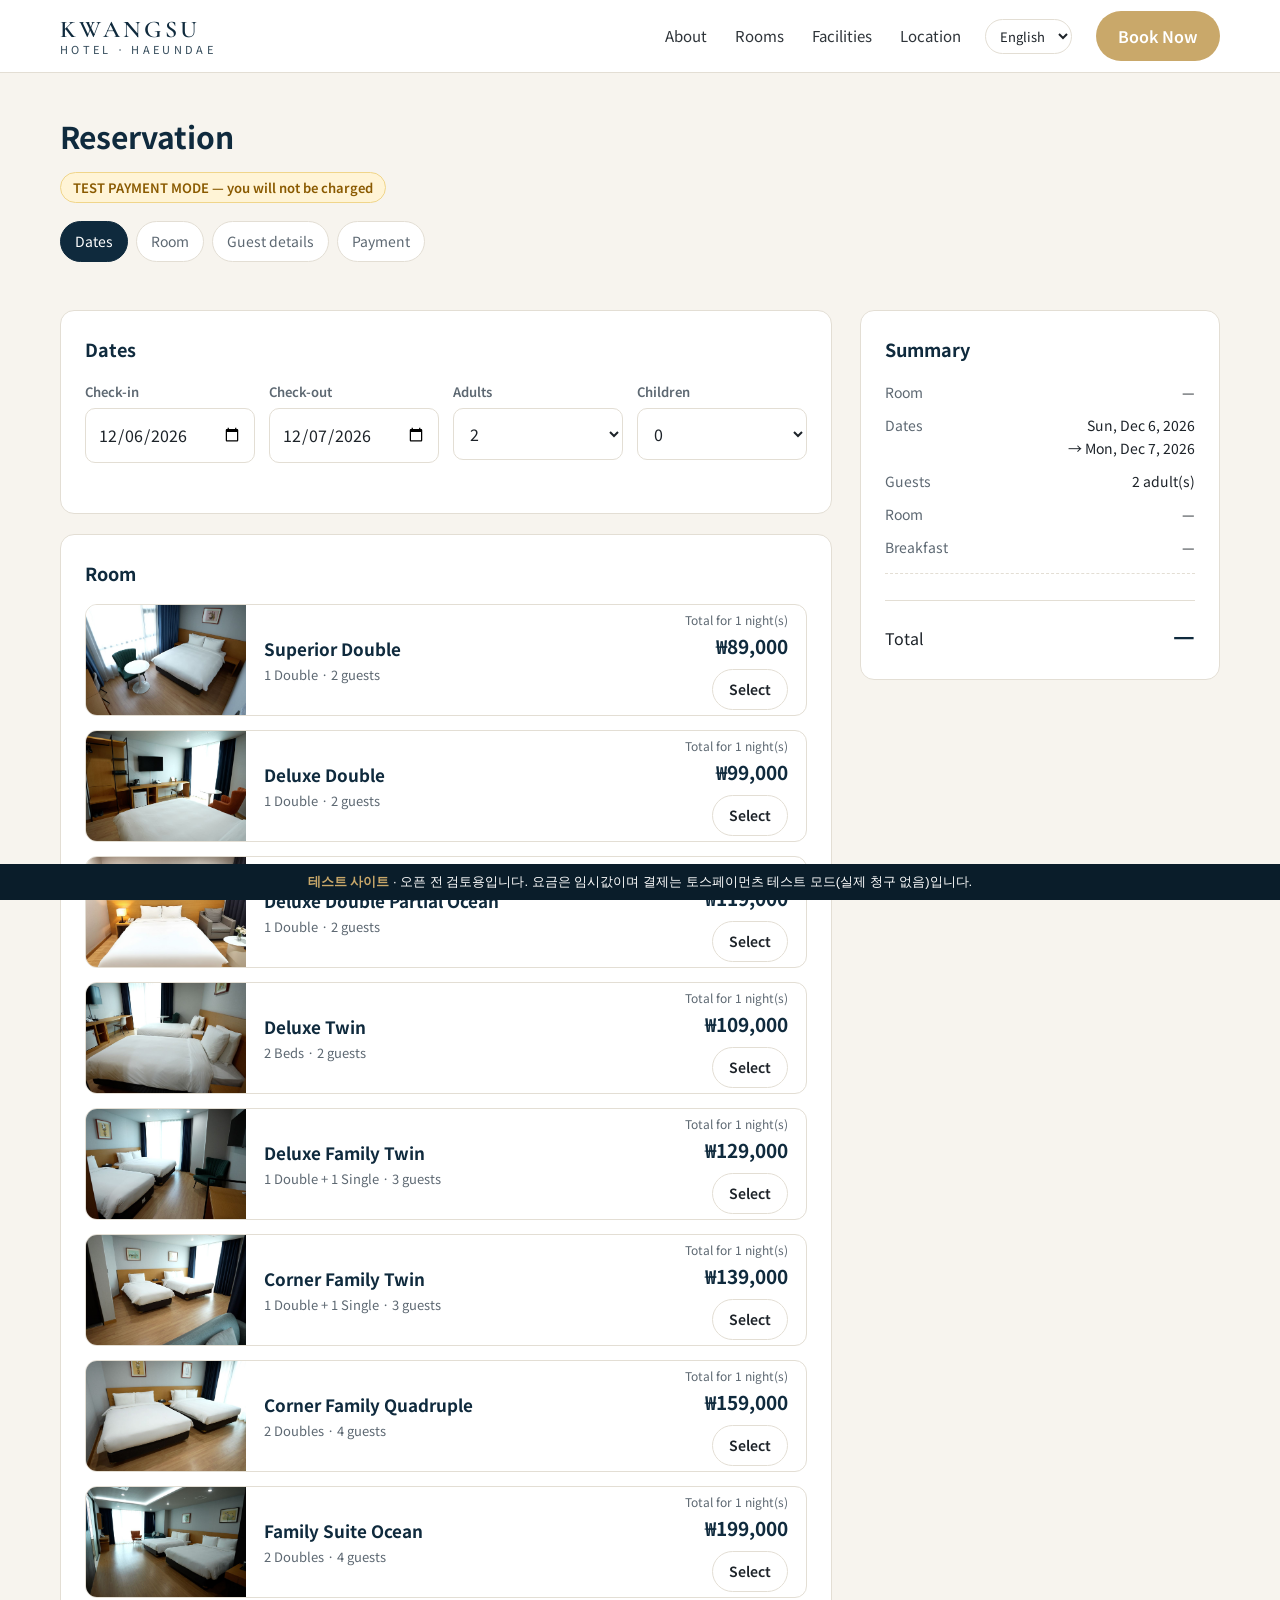
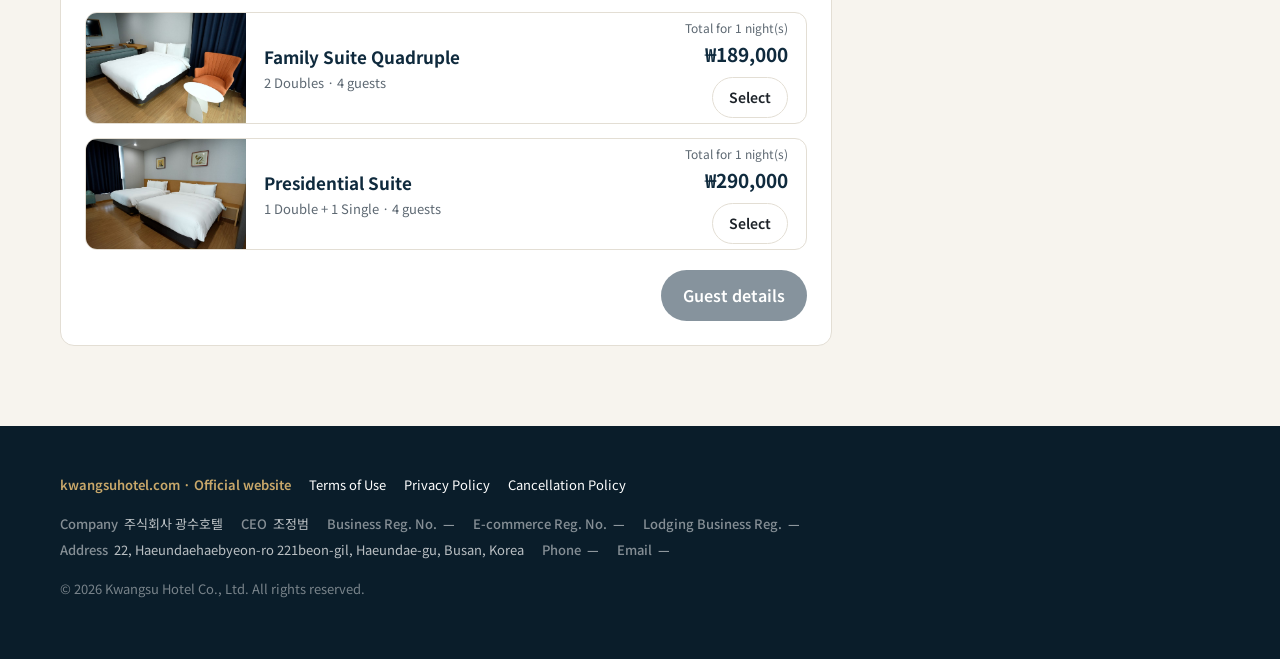
==== booking/index.html @ 8c60c27e "광수호텔 테스트 홈페이지 (test.kwangsuhotel.com) Co-Authored-By: Claude Opus 5.5 <noreply@anthropic.com> Claude" ====
<!doctype html>
<html lang="ko">
<head>
<meta charset="utf-8">
<meta name="viewport" content="width=device-width,initial-scale=1">
<title>객실 예약 | 광수호텔 해운대</title>
<meta name="robots" content="noindex">
<link href="https://fonts.googleapis.com/css2?family=Cormorant+Garamond:wght@500;600&family=Noto+Sans+KR:wght@400;500;700&display=swap" rel="stylesheet">
<link rel="stylesheet" href="/css/style.css">
<script src="https://js.tosspayments.com/v2/standard"></script>
</head>
<body class="bk-page" data-keep-title="1">
<main class="wrap">
  <div class="bk-head">
    <h1 data-i18n="bk.title"></h1>
    <span class="testbadge hide" id="testbadge" data-i18n="bk.test"></span>
    <ol class="steps" id="steps">
      <li data-s="1" data-i18n="bk.s1"></li><li data-s="2" data-i18n="bk.s2"></li>
      <li data-s="3" data-i18n="bk.s3"></li><li data-s="4" data-i18n="bk.s4"></li>
    </ol>
  </div>

  <div class="bk-grid">
    <div>
      <!-- STEP 1 · 2 -->
      <div class="card" id="c-dates">
        <h2 data-i18n="bk.s1"></h2>
        <div class="fields">
          <label class="field"><span data-i18n="bar.checkin"></span><input type="date" id="f-in"></label>
          <label class="field"><span data-i18n="bar.checkout"></span><input type="date" id="f-out"></label>
          <label class="field"><span data-i18n="bar.adults"></span><select id="f-a"><option>1</option><option selected>2</option><option>3</option></select></label>
          <label class="field"><span data-i18n="bar.children"></span><select id="f-c"><option selected>0</option><option>1</option><option>2</option></select></label>
        </div>
        <p class="info-line hide" id="open-note"></p>
        <p class="err" id="e-dates"></p>
      </div>

      <div class="card" id="c-rooms">
        <h2 data-i18n="bk.s2"></h2>
        <div class="rlist" id="rlist"></div>
        <div class="actions" style="justify-content:flex-end">
          <button class="btn btn-navy" id="to-guest" disabled data-i18n="bk.s3"></button>
        </div>
      </div>

      <!-- STEP 3 -->
      <div class="card hide" id="c-guest">
        <h2 data-i18n="bk.s3"></h2>
        <div class="fields">
          <label class="field half"><span data-i18n="bk.name"></span><input id="g-name" maxlength="50" autocomplete="name" data-i18n-ph="bk.namePh"></label>
          <label class="field half"><span data-i18n="bk.phone"></span><input id="g-phone" inputmode="tel" maxlength="20" autocomplete="tel" data-i18n-ph="bk.phonePh"></label>
          <label class="field full"><span data-i18n="bk.email"></span><input id="g-email" type="email" maxlength="100" autocomplete="email"></label>
          <label class="field full"><span data-i18n="bk.request"></span><textarea id="g-req" rows="3" maxlength="500"></textarea></label>
        </div>
        <label class="check"><input type="checkbox" id="g-bf"><span><b data-i18n="bk.breakfast"></b> · <span data-i18n="bk.breakfastNote"></span></span></label>
        <label class="check"><input type="checkbox" id="g-agree"><span data-i18n="bk.agree"></span></label>
        <p class="err" id="e-guest"></p>
        <div class="actions">
          <button class="btn btn-ghost" id="back-1" data-i18n="bk.back"></button>
          <button class="btn btn-navy" id="to-pay" data-i18n="bk.toPay"></button>
        </div>
      </div>

      <!-- STEP 4 -->
      <div class="card hide" id="c-pay">
        <h2 data-i18n="bk.s4"></h2>
        <div id="payment-method"></div>
        <div id="agreement"></div>
        <p class="err" id="e-pay"></p>
        <div class="actions">
          <button class="btn btn-ghost" id="back-2" data-i18n="bk.back"></button>
          <button class="btn btn-sand" id="pay" disabled></button>
        </div>
      </div>
    </div>

    <aside class="card sum" id="sum">
      <h2 data-i18n="bk.sum"></h2>
      <dl>
        <dt data-i18n="bk.room"></dt><dd id="s-room">—</dd>
        <dt data-i18n="bk.dates"></dt><dd id="s-dates">—</dd>
        <dt data-i18n="bk.guests"></dt><dd id="s-guests">—</dd>
        <dt data-i18n="bk.roomTotal"></dt><dd id="s-rt">—</dd>
        <dt data-i18n="bk.bfTotal"></dt><dd id="s-bf">—</dd>
      </dl>
      <div class="lines" id="s-lines"></div>
      <div class="tot"><span data-i18n="bk.total"></span><b id="s-total">—</b></div>
    </aside>
  </div>
</main>
<script type="module" src="/js/booking.js"></script>
<div style="position:fixed;left:0;right:0;bottom:0;z-index:90;background:#0a1d2a;color:#fff;font:13px/1.4 sans-serif;padding:9px 16px;text-align:center"><b style="color:#c9a86a">테스트 사이트</b> · 오픈 전 검토용입니다. 요금은 임시값이며 결제는 토스페이먼츠 테스트 모드(실제 청구 없음)입니다.</div>
</body>
</html>
---- css/style.css ----
:root{
  --navy:#0f2a3d; --sea:#1f5f7a; --sea-2:#3d8aa6; --sand:#c9a86a; --sand-2:#e8d9b8;
  --ivory:#f7f4ee; --paper:#ffffff; --ink:#1d2329; --muted:#5d6872; --line:#e3ded4;
  --danger:#b3261e; --ok:#1e7d4f;
  --radius:14px; --shadow:0 10px 30px rgba(15,42,61,.12);
  --font: "Pretendard","Noto Sans KR","Noto Sans JP","Noto Sans SC","Malgun Gothic","맑은 고딕",system-ui,sans-serif;
  --serif: "Cormorant Garamond","Noto Serif KR",Georgia,serif;
  /* 사진이 없을 때 보이는 기본 톤 */
  --ph-1:linear-gradient(160deg,#16405a 0%,#2f7894 55%,#d9c8a3 100%);
  --ph-2:linear-gradient(200deg,#0f2a3d 0%,#285f78 60%,#b9a27a 100%);
  --ph-3:linear-gradient(140deg,#1b3d52 0%,#4b8ea8 50%,#efe4cc 100%);
}
*{box-sizing:border-box;margin:0;padding:0}
html{scroll-behavior:smooth}
body{font-family:var(--font);color:var(--ink);background:var(--ivory);line-height:1.65;font-size:16px;-webkit-font-smoothing:antialiased}
a{color:inherit}
img{max-width:100%;display:block}
button{font:inherit;cursor:pointer}
.wrap{max-width:1200px;margin:0 auto;padding:0 20px}

/* header */
.hd{position:fixed;inset:0 0 auto 0;z-index:50;transition:background .3s,box-shadow .3s}
.hd.solid{background:rgba(255,255,255,.96);box-shadow:0 1px 0 var(--line);backdrop-filter:blur(8px)}
.hd .wrap{display:flex;align-items:center;gap:24px;height:72px}
.logo{display:flex;flex-direction:column;line-height:1.1;text-decoration:none;color:#fff}
.logo b{font-family:var(--serif);font-size:24px;letter-spacing:.14em;font-weight:600}
.logo small{font-size:11px;letter-spacing:.3em;opacity:.85}
.hd.solid .logo{color:var(--navy)}
.nav{display:flex;gap:28px;margin-left:auto}
.nav a{text-decoration:none;color:#fff;font-size:15px;opacity:.92}
.hd.solid .nav a{color:var(--ink)}
.nav a:hover{opacity:1;color:var(--sand)}
.lang{background:transparent;border:1px solid rgba(255,255,255,.6);color:#fff;border-radius:999px;padding:6px 10px;font:inherit;font-size:13px}
.lang option{color:#000}
.hd.solid .lang{border-color:var(--line);color:var(--ink)}
.btn{display:inline-flex;align-items:center;justify-content:center;gap:8px;border:0;border-radius:999px;padding:12px 22px;font-weight:600;text-decoration:none;transition:transform .15s,background .2s}
.btn:active{transform:translateY(1px)}
.btn-sand{background:var(--sand);color:#fff}
.btn-sand:hover{background:#b8955a}
.btn-navy{background:var(--navy);color:#fff}
.btn-navy:hover{background:var(--sea)}
.btn-ghost{background:transparent;border:1px solid var(--line);color:var(--ink)}
.btn[disabled]{opacity:.5;cursor:not-allowed}
.burger{display:none;background:none;border:0;color:#fff;font-size:26px;margin-left:auto}
.hd.solid .burger{color:var(--navy)}

/* hero */
.hero{position:relative;min-height:100vh;min-height:100svh;display:flex;align-items:flex-end;color:#fff;overflow:hidden}
.slide{position:absolute;inset:0;background-size:cover;background-position:center;opacity:0;transition:opacity 1.6s ease,transform 8s ease;transform:scale(1.06)}
.slide.on{opacity:1;transform:scale(1)}
.hero::after{content:"";position:absolute;inset:0;background:linear-gradient(180deg,rgba(8,22,33,.45) 0%,rgba(8,22,33,.1) 40%,rgba(8,22,33,.65) 100%)}
.hero .wrap{position:relative;z-index:2;width:100%;padding-bottom:48px}
.eyebrow{font-size:12px;letter-spacing:.35em;color:var(--sand);font-weight:600}
.hero h1{font-size:clamp(30px,5vw,58px);line-height:1.25;font-weight:700;margin:14px 0 12px;word-break:keep-all}
.hero p{font-size:clamp(15px,1.6vw,18px);opacity:.92;margin-bottom:32px;word-break:keep-all}

.bar{background:rgba(255,255,255,.97);color:var(--ink);border-radius:var(--radius);box-shadow:var(--shadow);display:grid;grid-template-columns:1.2fr 1.2fr .7fr .7fr auto;gap:0;overflow:hidden}
.bar label{display:flex;flex-direction:column;padding:14px 18px;border-right:1px solid var(--line);font-size:12px;color:var(--muted);font-weight:600;letter-spacing:.04em}
.bar input,.bar select{border:0;background:transparent;font:inherit;font-size:16px;color:var(--ink);padding-top:4px;outline:none;width:100%}
.bar .btn{border-radius:0;padding:0 34px;font-size:16px}

/* sections */
section{padding:110px 0}
.sec-hd{max-width:760px;margin-bottom:48px}
.sec-hd h2{font-size:clamp(26px,3.2vw,38px);line-height:1.3;margin:10px 0 14px;color:var(--navy);word-break:keep-all}
.sec-hd p{color:var(--muted);word-break:keep-all}
.center{text-align:center;margin-left:auto;margin-right:auto}

.about-grid{display:grid;grid-template-columns:1.1fr 1fr;gap:56px;align-items:center}
.about-img{aspect-ratio:4/5;border-radius:var(--radius);background-size:cover;background-position:center;box-shadow:var(--shadow)}
.keys{display:grid;gap:18px;margin-top:32px}
.key{display:flex;gap:16px;align-items:flex-start;padding:18px 20px;background:var(--paper);border-radius:12px;border:1px solid var(--line)}
.key i{font-style:normal;width:40px;height:40px;flex:none;border-radius:50%;background:var(--sand-2);color:var(--navy);display:grid;place-items:center;font-weight:700}
.key b{display:block;color:var(--navy)}
.key span{font-size:14px;color:var(--muted)}

.rooms{background:var(--paper)}
.room-grid{display:grid;grid-template-columns:repeat(2,1fr);gap:28px}
.room{border-radius:var(--radius);overflow:hidden;background:var(--ivory);border:1px solid var(--line);display:flex;flex-direction:column}
.room .ph{aspect-ratio:16/10;background-size:cover;background-position:center}
.room .body{padding:24px;display:flex;flex-direction:column;gap:10px;flex:1}
.room h3{font-size:22px;color:var(--navy)}
.room p{color:var(--muted);font-size:15px}
.specs{display:flex;flex-wrap:wrap;gap:8px 18px;font-size:14px;color:var(--ink);padding:12px 0;border-top:1px solid var(--line);border-bottom:1px solid var(--line);margin:6px 0}
.specs span b{color:var(--muted);font-weight:500;margin-right:6px}
.room .foot{display:flex;align-items:center;justify-content:space-between;margin-top:auto;padding-top:8px}
.price small{display:block;font-size:12px;color:var(--muted)}
.price b{font-size:22px;color:var(--navy)}

.fac-grid{display:grid;grid-template-columns:repeat(4,1fr);gap:22px}
.fac{background:var(--paper);border-radius:var(--radius);overflow:hidden;border:1px solid var(--line)}
.fac .ph{aspect-ratio:4/3;background-size:cover;background-position:center}
.fac div.t{padding:20px}
.fac h3{font-size:18px;color:var(--navy);margin-bottom:6px}
.fac p{font-size:14px;color:var(--muted)}
.note{margin-top:22px;font-size:14px;color:var(--muted);text-align:center}

.loc{background:var(--navy);color:#fff}
.loc .sec-hd h2{color:#fff}
.loc-grid{display:grid;grid-template-columns:1fr 1.3fr;gap:40px}
.loc dl{display:grid;gap:18px}
.loc dt{font-size:12px;letter-spacing:.2em;color:var(--sand);font-weight:600}
.loc dd{font-size:16px;margin-top:4px}
.loc ul{list-style:none;display:grid;gap:8px;margin-top:6px}
.loc li::before{content:"— ";color:var(--sand)}
.map{border-radius:var(--radius);overflow:hidden;min-height:360px;background:#123248}
.map iframe{width:100%;height:100%;min-height:360px;border:0;filter:grayscale(.2)}

/* footer */
.ft{background:#0a1d2a;color:rgba(255,255,255,.72);padding:48px 0 60px;font-size:13px}
.ft .links{display:flex;flex-wrap:wrap;gap:18px;margin-bottom:18px}
.ft .links a{color:#fff;text-decoration:none}
.ft .links a:first-child{color:var(--sand);font-weight:600}
.ft .info{display:flex;flex-wrap:wrap;gap:4px 18px}
.ft .info span b{font-weight:500;color:rgba(255,255,255,.5);margin-right:6px}
.ft .copy{margin-top:18px;color:rgba(255,255,255,.45)}

/* popup */
.pop-dim{position:fixed;inset:0;background:rgba(5,15,22,.55);z-index:100;display:none;align-items:center;justify-content:center;padding:16px}
.pop-dim.on{display:flex}
.pop{background:#fff;border-radius:16px;max-width:460px;width:100%;overflow:hidden;box-shadow:0 20px 60px rgba(0,0,0,.35);animation:rise .35s ease}
@keyframes rise{from{transform:translateY(16px);opacity:0}to{transform:none;opacity:1}}
.pop .top{background:var(--navy);color:#fff;padding:22px 24px;display:flex;align-items:center;gap:12px}
.pop .top i{font-style:normal;width:34px;height:34px;border-radius:50%;background:var(--sand);display:grid;place-items:center;font-weight:800}
.pop .top h3{font-size:18px}
.pop .txt{padding:24px;font-size:15px;line-height:1.75;word-break:keep-all}
.pop .txt b{color:var(--navy)}
.pop .txt .old{color:var(--danger)}
.pop .langs{display:flex;gap:6px;padding:0 24px 12px}
.pop .langs button{border:1px solid var(--line);background:#fff;border-radius:999px;padding:3px 10px;font-size:12px}
.pop .langs button.on{background:var(--navy);color:#fff;border-color:var(--navy)}
.pop .btns{display:grid;grid-template-columns:1fr 1fr;border-top:1px solid var(--line)}
.pop .btns button{background:#fff;border:0;padding:16px;font-size:14px}
.pop .btns button+button{border-left:1px solid var(--line);font-weight:700;color:var(--navy)}

/* ───────── booking ───────── */
.bk-page{padding-top:72px;min-height:100vh}
.bk-page .hd{background:#fff;box-shadow:0 1px 0 var(--line)}
.bk-page .hd .logo{color:var(--navy)} .bk-page .hd .lang{border-color:var(--line);color:var(--ink)}
.bk-head{padding:40px 0 20px}
.bk-head h1{font-size:30px;color:var(--navy)}
.testbadge{display:inline-block;margin-top:10px;background:#fff4d6;color:#8a5a00;border:1px solid #f0d58a;padding:4px 12px;border-radius:999px;font-size:13px;font-weight:600}
.steps{display:flex;gap:8px;margin:18px 0 28px;flex-wrap:wrap}
.steps li{list-style:none;padding:8px 14px;border-radius:999px;background:#fff;border:1px solid var(--line);font-size:14px;color:var(--muted)}
.steps li.on{background:var(--navy);color:#fff;border-color:var(--navy)}
.steps li.done{background:var(--sand-2);color:var(--navy);border-color:var(--sand-2)}
.bk-grid{display:grid;grid-template-columns:1fr 360px;gap:28px;align-items:start;padding-bottom:80px}
.card{background:#fff;border:1px solid var(--line);border-radius:var(--radius);padding:24px}
.card+.card{margin-top:20px}
.card h2{font-size:18px;color:var(--navy);margin-bottom:16px}
.fields{display:grid;grid-template-columns:repeat(4,1fr);gap:14px}
.field{display:flex;flex-direction:column;gap:6px;font-size:13px;font-weight:600;color:var(--muted)}
.field.full{grid-column:1/-1}
.field.half{grid-column:span 2}
.field input,.field select,.field textarea{font:inherit;font-size:16px;color:var(--ink);border:1px solid var(--line);border-radius:10px;padding:12px;background:#fff;outline:none;font-weight:400}
.field input:focus,.field select:focus,.field textarea:focus{border-color:var(--sea-2);box-shadow:0 0 0 3px rgba(61,138,166,.15)}
.check{display:flex;gap:10px;align-items:flex-start;font-size:14px;line-height:1.6;margin-top:6px}
.check input{margin-top:4px;width:18px;height:18px;accent-color:var(--navy);flex:none}
.check a{color:var(--sea)}
.err{color:var(--danger);font-size:14px;margin-top:12px;min-height:1em}
.info-line{font-size:14px;color:var(--sea);margin-top:10px}
.actions{display:flex;justify-content:space-between;gap:12px;margin-top:20px}

.rlist{display:grid;gap:14px}
.ritem{display:grid;grid-template-columns:160px 1fr auto;gap:18px;border:1px solid var(--line);border-radius:12px;overflow:hidden;align-items:center;padding-right:18px;transition:border-color .2s,box-shadow .2s}
.ritem.sel{border-color:var(--navy);box-shadow:0 0 0 2px var(--navy) inset}
.ritem.dis{opacity:.5}
.ritem .ph{height:100%;min-height:110px;background-size:cover;background-position:center}
.ritem h3{font-size:17px;color:var(--navy)}
.ritem p{font-size:13px;color:var(--muted)}
.ritem .pr{text-align:right}
.ritem .pr small{display:block;font-size:12px;color:var(--muted)}
.ritem .pr b{display:block;font-size:19px;color:var(--navy);margin-bottom:8px}
.ritem .btn{padding:8px 16px;font-size:14px}

.sum{position:sticky;top:92px}
.sum dl{display:grid;grid-template-columns:auto 1fr;gap:10px 14px;font-size:14px}
.sum dt{color:var(--muted)}
.sum dd{text-align:right}
.sum .lines{font-size:13px;color:var(--muted);border-top:1px dashed var(--line);margin-top:14px;padding-top:12px;display:grid;gap:4px;max-height:180px;overflow:auto}
.sum .lines div{display:flex;justify-content:space-between}
.sum .tot{display:flex;justify-content:space-between;align-items:baseline;border-top:1px solid var(--line);margin-top:14px;padding-top:14px}
.sum .tot b{font-size:24px;color:var(--navy)}
.hide{display:none!important}
#payment-method,#agreement{margin:0 -8px}

.result{max-width:560px;margin:60px auto;text-align:center}
.result .icon{width:64px;height:64px;border-radius:50%;display:grid;place-items:center;margin:0 auto 18px;font-size:30px;color:#fff;background:var(--ok)}
.result.bad .icon{background:var(--danger)}
.result h1{font-size:26px;color:var(--navy);margin-bottom:10px}
.result p{color:var(--muted)}
.result dl{text-align:left;margin:28px 0}
.spin{width:36px;height:36px;border:3px solid var(--line);border-top-color:var(--navy);border-radius:50%;animation:sp 1s linear infinite;margin:0 auto 16px}
@keyframes sp{to{transform:rotate(360deg)}}

/* policy */
.doc{max-width:860px;margin:0 auto;padding:40px 20px 80px}
.doc h1{color:var(--navy);font-size:28px;margin-bottom:8px}
.doc h2{color:var(--navy);font-size:20px;margin:40px 0 12px;padding-top:12px;border-top:1px solid var(--line)}
.doc h3{font-size:16px;margin:18px 0 6px}
.doc p,.doc li{font-size:15px;color:#333}
.doc ol,.doc ul{padding-left:20px;display:grid;gap:4px}
.doc table{border-collapse:collapse;width:100%;margin:10px 0;font-size:14px;background:#fff}
.doc th,.doc td{border:1px solid var(--line);padding:8px 10px;text-align:left}
.doc th{background:var(--ivory)}

/* responsive */
@media (max-width:960px){
  .nav{display:none;position:absolute;top:72px;left:0;right:0;background:#fff;flex-direction:column;gap:0;padding:8px 20px 16px;box-shadow:var(--shadow)}
  .nav.open{display:flex}
  .nav a{color:var(--ink);padding:12px 0;border-bottom:1px solid var(--line)}
  .burger{display:block}
  .hd .wrap{gap:12px}
  .hd .lang{margin-left:0}
  .hd .btn-sand{display:none}
  .bar{grid-template-columns:1fr 1fr}
  .bar label{border-bottom:1px solid var(--line)}
  .bar .btn{grid-column:1/-1;padding:16px}
  .about-grid,.loc-grid,.bk-grid{grid-template-columns:1fr}
  .about-img{aspect-ratio:16/10;order:-1}
  .room-grid{grid-template-columns:1fr}
  .fac-grid{grid-template-columns:repeat(2,1fr)}
  section{padding:72px 0}
  .sum{position:static}
}
@media (max-width:560px){
  .wrap{padding:0 16px}
  .fac-grid{grid-template-columns:1fr}
  .fields{grid-template-columns:1fr 1fr}
  .field.half{grid-column:1/-1}
  .ritem{grid-template-columns:1fr;padding:0}
  .ritem .ph{min-height:150px}
  .ritem>div{padding:0 16px}
  .ritem .pr{text-align:left;padding-bottom:16px!important;display:flex;justify-content:space-between;align-items:center}
  .ritem .pr b{margin:0}
  .logo b{font-size:20px}
}

.fac .ico{height:120px;display:grid;place-items:center;background:linear-gradient(160deg,var(--navy),var(--sea));color:var(--sand)}
.fac .ico svg{width:48px;height:48px}
.about-img{position:relative}
.about-img .bath{position:absolute;width:48%;aspect-ratio:4/3;right:-24px;bottom:-24px;border-radius:12px;background-size:cover;background-position:center;border:6px solid var(--ivory);box-shadow:var(--shadow)}
@media (max-width:960px){.about-img .bath{right:12px;bottom:-20px;width:40%}}
.about-img{aspect-ratio:4/3}
.room-grid{grid-template-columns:repeat(3,1fr)}
@media (max-width:1100px){.room-grid{grid-template-columns:repeat(2,1fr)}}
@media (max-width:640px){.room-grid{grid-template-columns:1fr}}
.doc{padding-top:20px}
.room .foot{gap:12px}
.room .foot .btn{white-space:nowrap;padding:10px 18px;font-size:14px}
.price b{font-size:20px;white-space:nowrap}
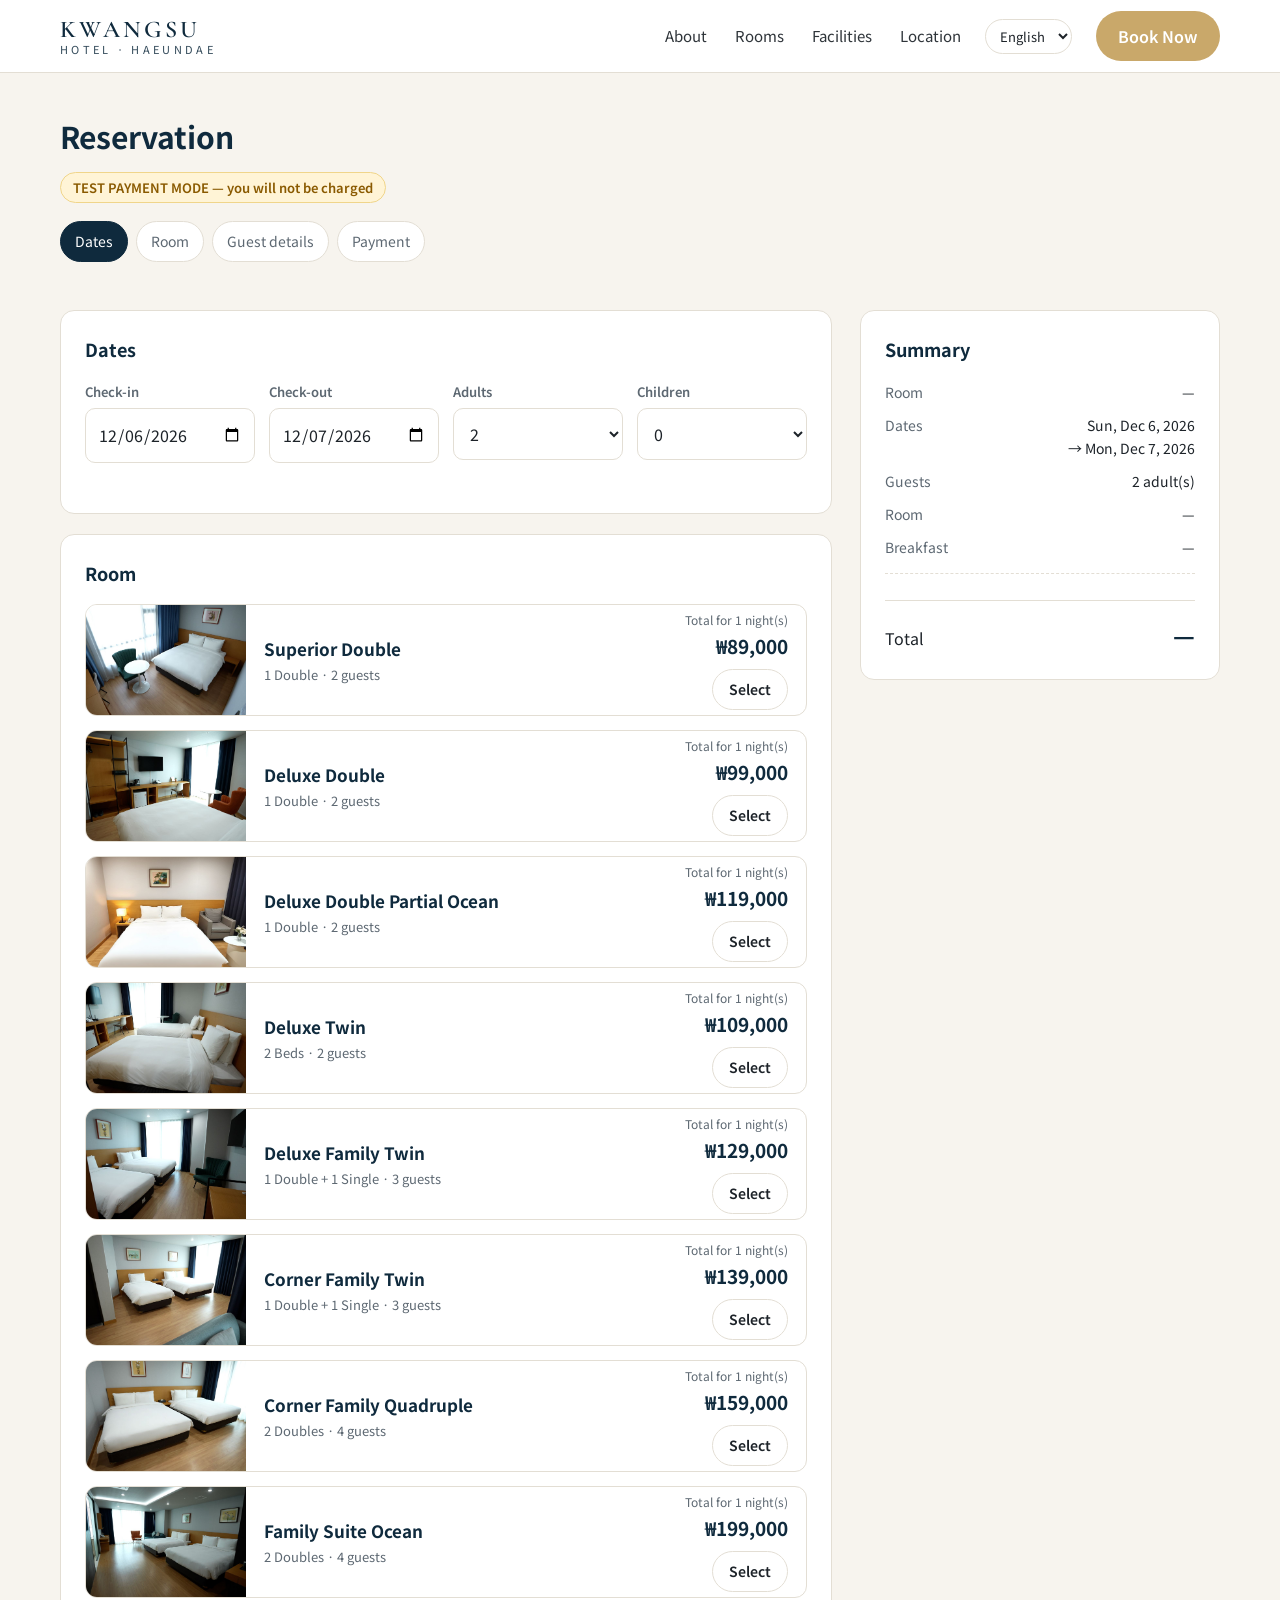
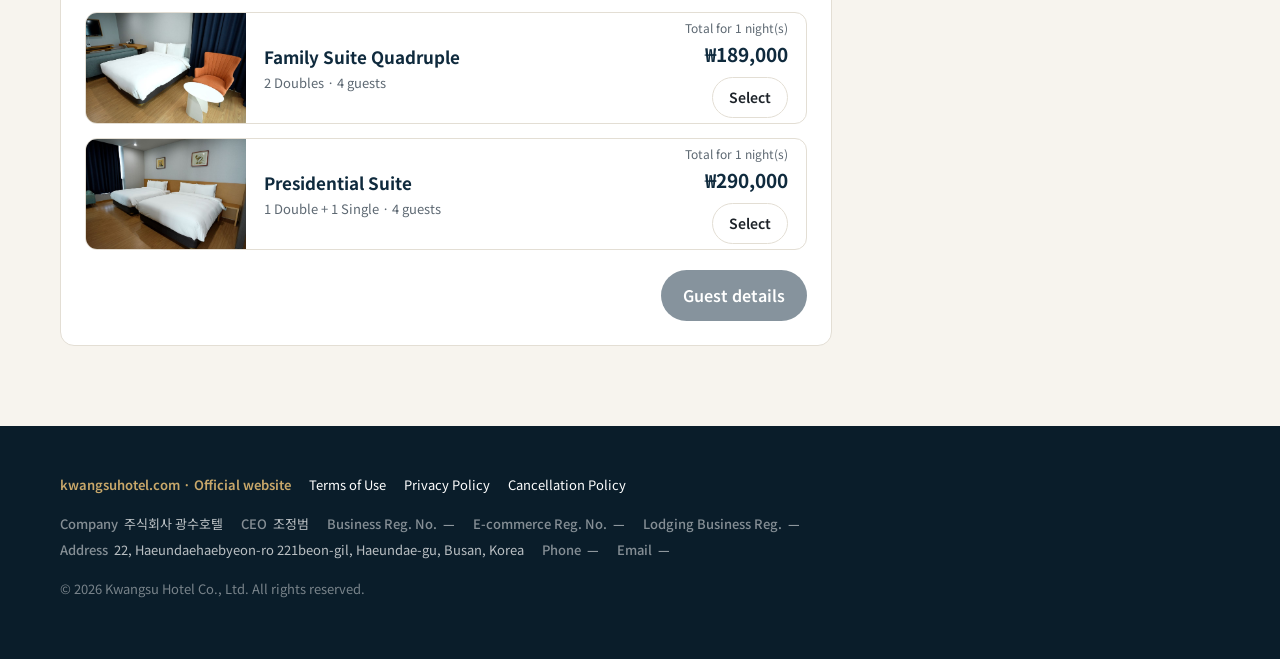
==== commit b63f4685: "실제 오픈용 전체 코드 (결제 서버·관리자 포함) Co-Authored-By: Claude Opus 5.5 <noreply@anthropic.com> Claude-Session: " ====
--- a/booking/index.html
+++ b/booking/index.html
@@ -89,6 +89,5 @@
   </div>
 </main>
 <script type="module" src="/js/booking.js"></script>
-<div style="position:fixed;left:0;right:0;bottom:0;z-index:90;background:#0a1d2a;color:#fff;font:13px/1.4 sans-serif;padding:9px 16px;text-align:center"><b style="color:#c9a86a">테스트 사이트</b> · 오픈 전 검토용입니다. 요금은 임시값이며 결제는 토스페이먼츠 테스트 모드(실제 청구 없음)입니다.</div>
 </body>
 </html>
